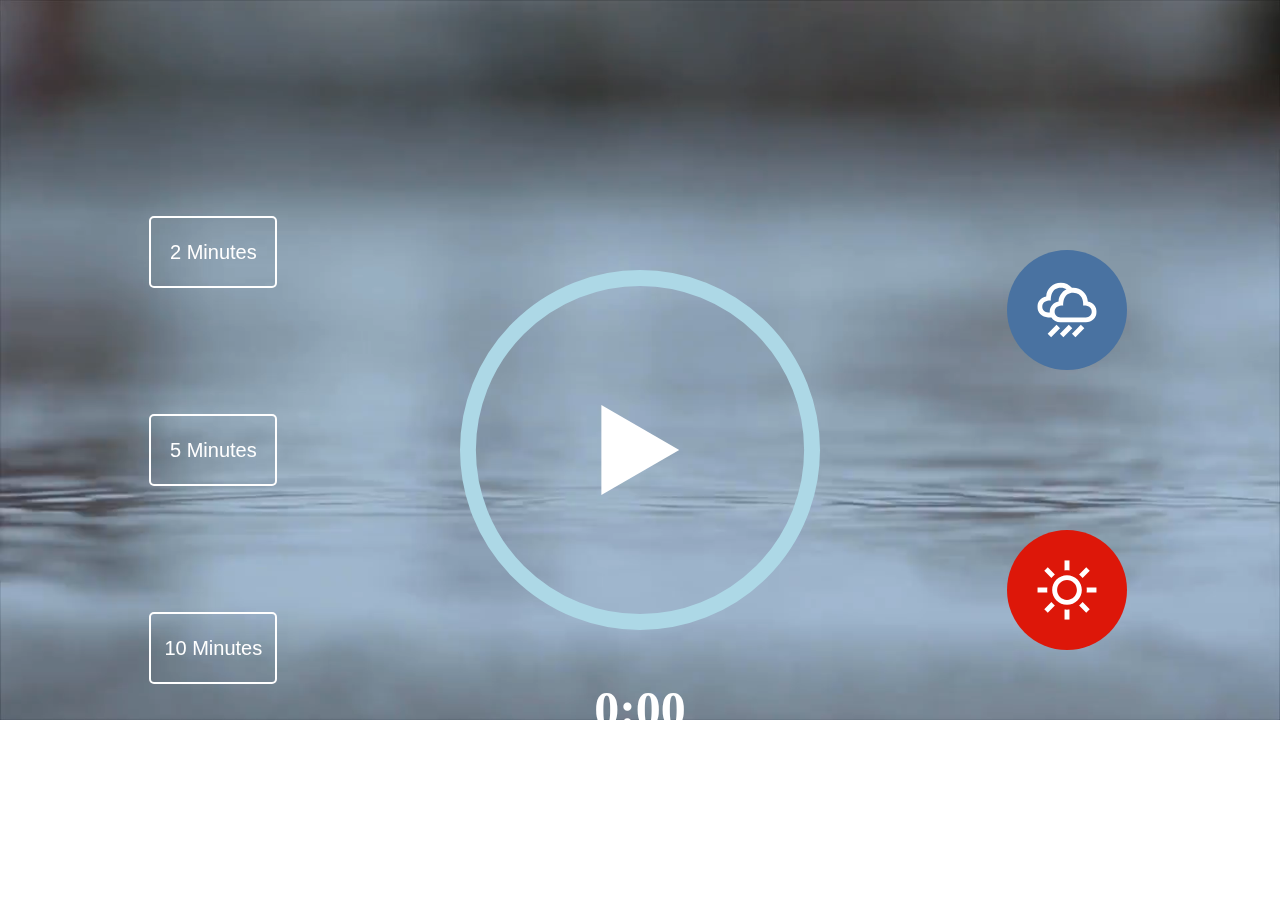
==== index.html @ 21c9b44b "Update and rename index.htm to index.html" ====
<!DOCTYPE html>
<html lang="en">
<head>
    <meta charset="UTF-8" >
    <meta name="viewport" content="width=device-width, initial-scale=1.0">
    <meta http-equiv="X-UA-Compatible" content="IE=edge">
    
    <link rel="stylesheet" href="./style.css">
    
    <title>Music App</title>
</head>
<body>
    
    
    <div class="app" >

        <div class="vid-container">
            <video Loop>
                <source src="./video/rain.mp4" type="video/mp4">
            </video> 
        </div>

       <div class="time-select">
         <button data-time="120">2 Minutes</button>
         <button data-time="300">
             5 Minutes
         </button>
         <button data-time="600">10 Minutes</button>


       </div>
       <div class="player-container">
           <audio class="song">
               <source src="./sounds/rain.mp3"/>
           </audio>
            <img src="./svg/play.svg" alt="play" 
            class="play"></img>
            <svg class="track-outline" 
            width="453" 
            height="453" 
            viewBox="0 0 453 453" 
            fill="none" 
            xmlns="http://www.w3.org/2000/svg">
                <circle 
                cx="226.5" 
                cy="226.5" 
                r="216.5"
                 stroke="lightblue" 
                 stroke-width="20"/>
                </svg>
                <svg class="moving-outline"
                width="453" 
                height="453" 
                viewBox="0 0 453 453" 
                fill="none" 
                xmlns="http://www.w3.org/2000/svg">
                    <circle 
                    cx="226.5" 
                    cy="226.5"
                     r="216.5" 
                     stroke="lightgreen"
                      stroke-width="20"/>
                    </svg>
            <h3 class="time-display">0:00</h3>
       </div>
       <div class="sound-picker">
          <button data-sound="./sounds/rain.mp3" data-video="./video/rain.mp4">
        <img src="./svg/rain.svg" alt="rain" />
        </button>
        <button data-sound="./sounds/beach.mp3" data-video="./video/beach.mp4">
            <img src="./svg/beach.svg" alt="beach" />
        </button>

       </div>

    </div>


    <script src="./app.js"></script>
</body>
</html>
---- style.css ----
*{
    margin: 0;
    padding:0;
    box-sizing: border-box;
}

.app{
    height: 100vh;
    display: flex;
    justify-content: space-evenly;
    align-items: center;
}

.time-select, 
.sound-picker, 
.player-container {
 height : 80%;
 flex : 1;
 display:flex;
 flex-direction: column;
 justify-content: space-evenly;
 align-items : center;
}
.player-container{
  position: relative;


}

.player-container svg{
    position:absolute;
    height:50%;
    top:50%;
    left:50%;
    transform:translate(-50%,-50%) rotate(-90deg);
    pointer-events: none;

}

.player-container svg circle{
    transition : all 0.2s ease-in-out;
}


.time-display{
    position: absolute;
    bottom : 10%;
    color:white;
    font-size:50px;

}
video{
    position:fixed;
    top:0%;
    left:0%;
    
    width:100%;
    z-index:-10;

}
.time-select button, 
.sound-picker button{
    color:white;
    width:30%;
    height:10%;
    background:none;
    border: 2px solid white;
    border-radius:5px;
    cursor:pointer;
    font-size: 20px;
    transition: all 0.5s ease;

}
.time-select button:hover{
    color:black;
    background: white;


}

.sound-picker button{
 border: none;
 height:120px;
 width:120px;
 border-radius:50%;
 padding:30px;
}

.sound-picker button:nth-child(1){
    background: #4972a1;
}

.sound-picker button:nth-child(2){
    background: #dd1709;
}

.sound-picker button img{
height:100%;

}
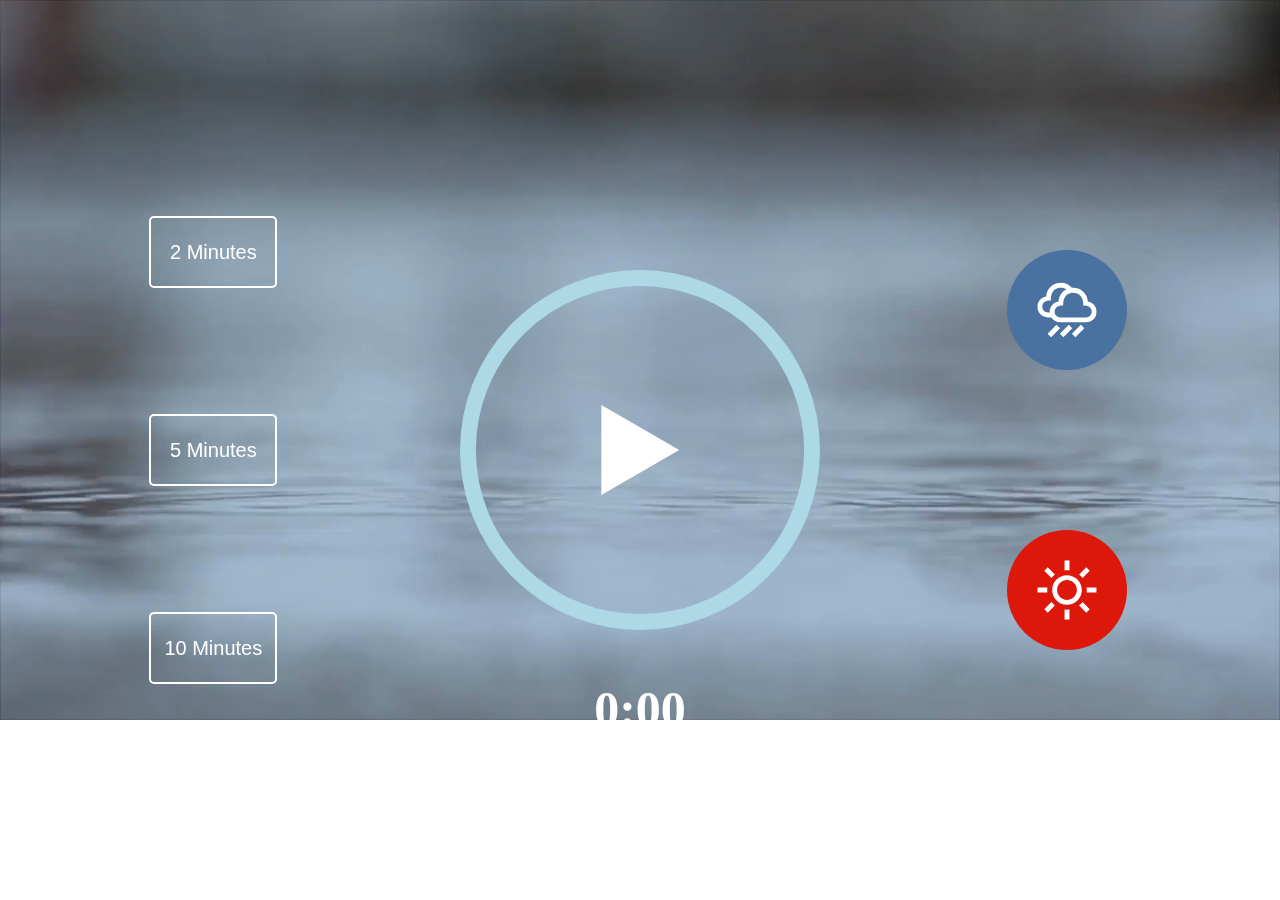
==== commit 4cab7a2d: "Update and rename index.html" ====
--- a/index.html
+++ b/index.html
@@ -74,8 +74,6 @@
        </div>
 
     </div>
-
-
     <script src="./app.js"></script>
 </body>
 </html>
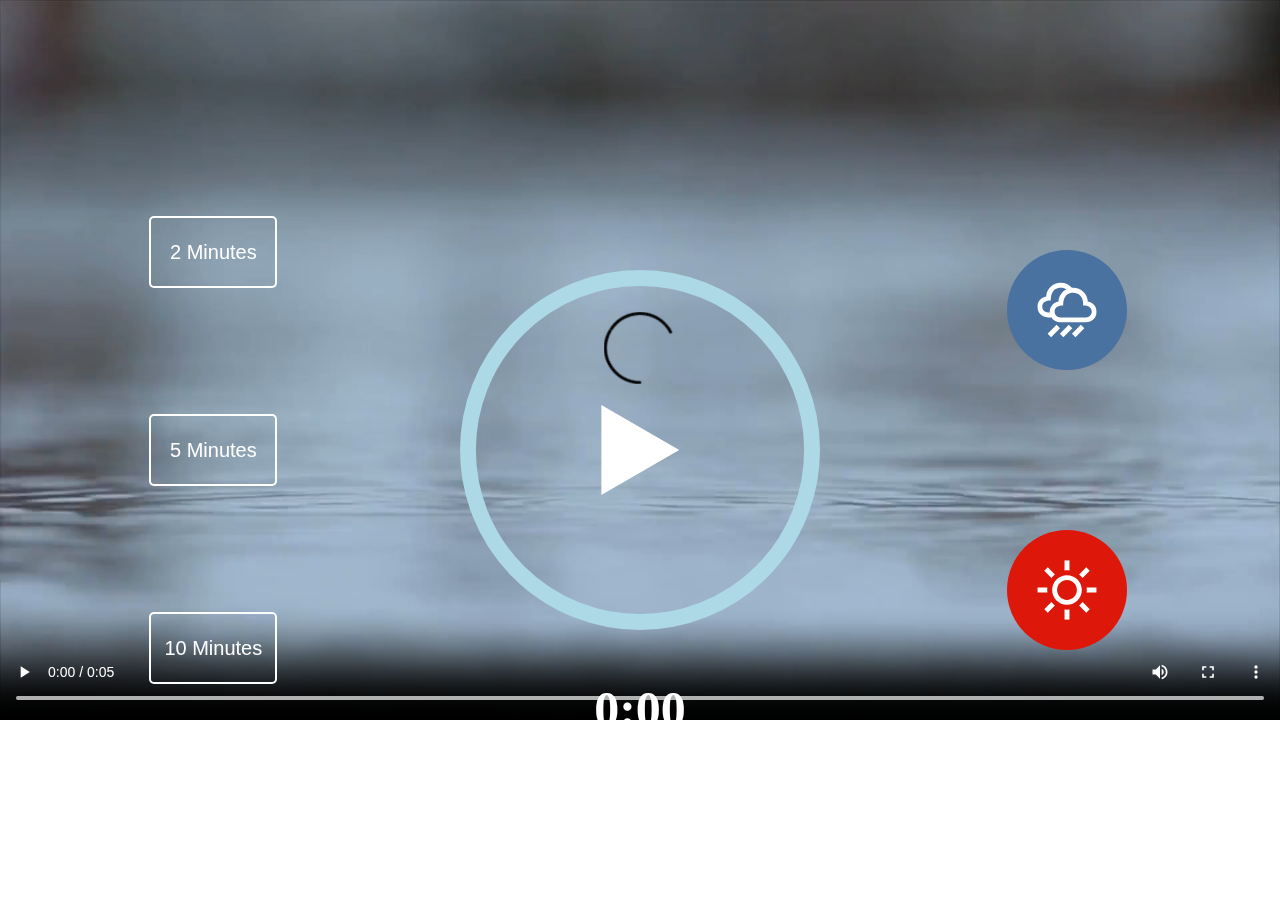
==== commit 0147a1ac: "Making mp4 file mobile responsive" ====
--- a/index.html
+++ b/index.html
@@ -15,7 +15,7 @@
     <div class="app" >
 
         <div class="vid-container">
-            <video Loop>
+            <video width="600" controls Loop>
                 <source src="./video/rain.mp4" type="video/mp4">
             </video> 
         </div>
